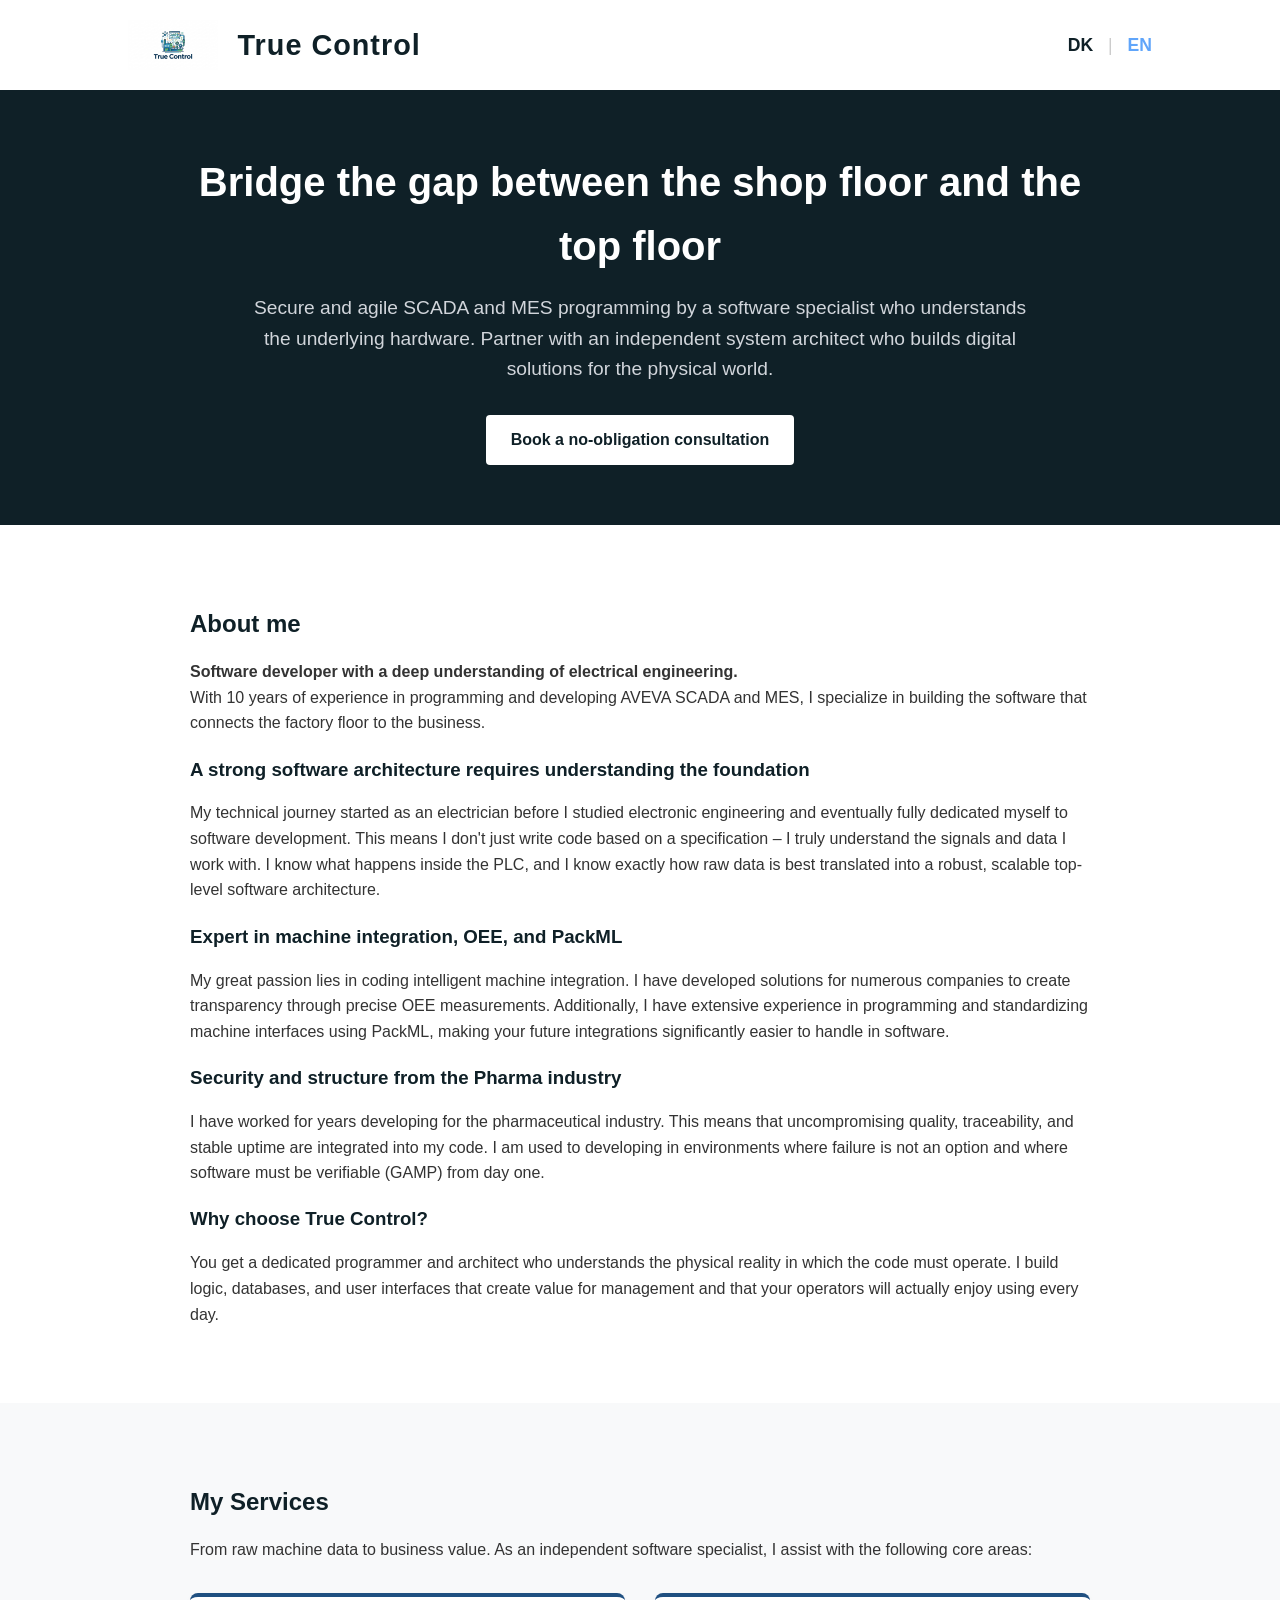
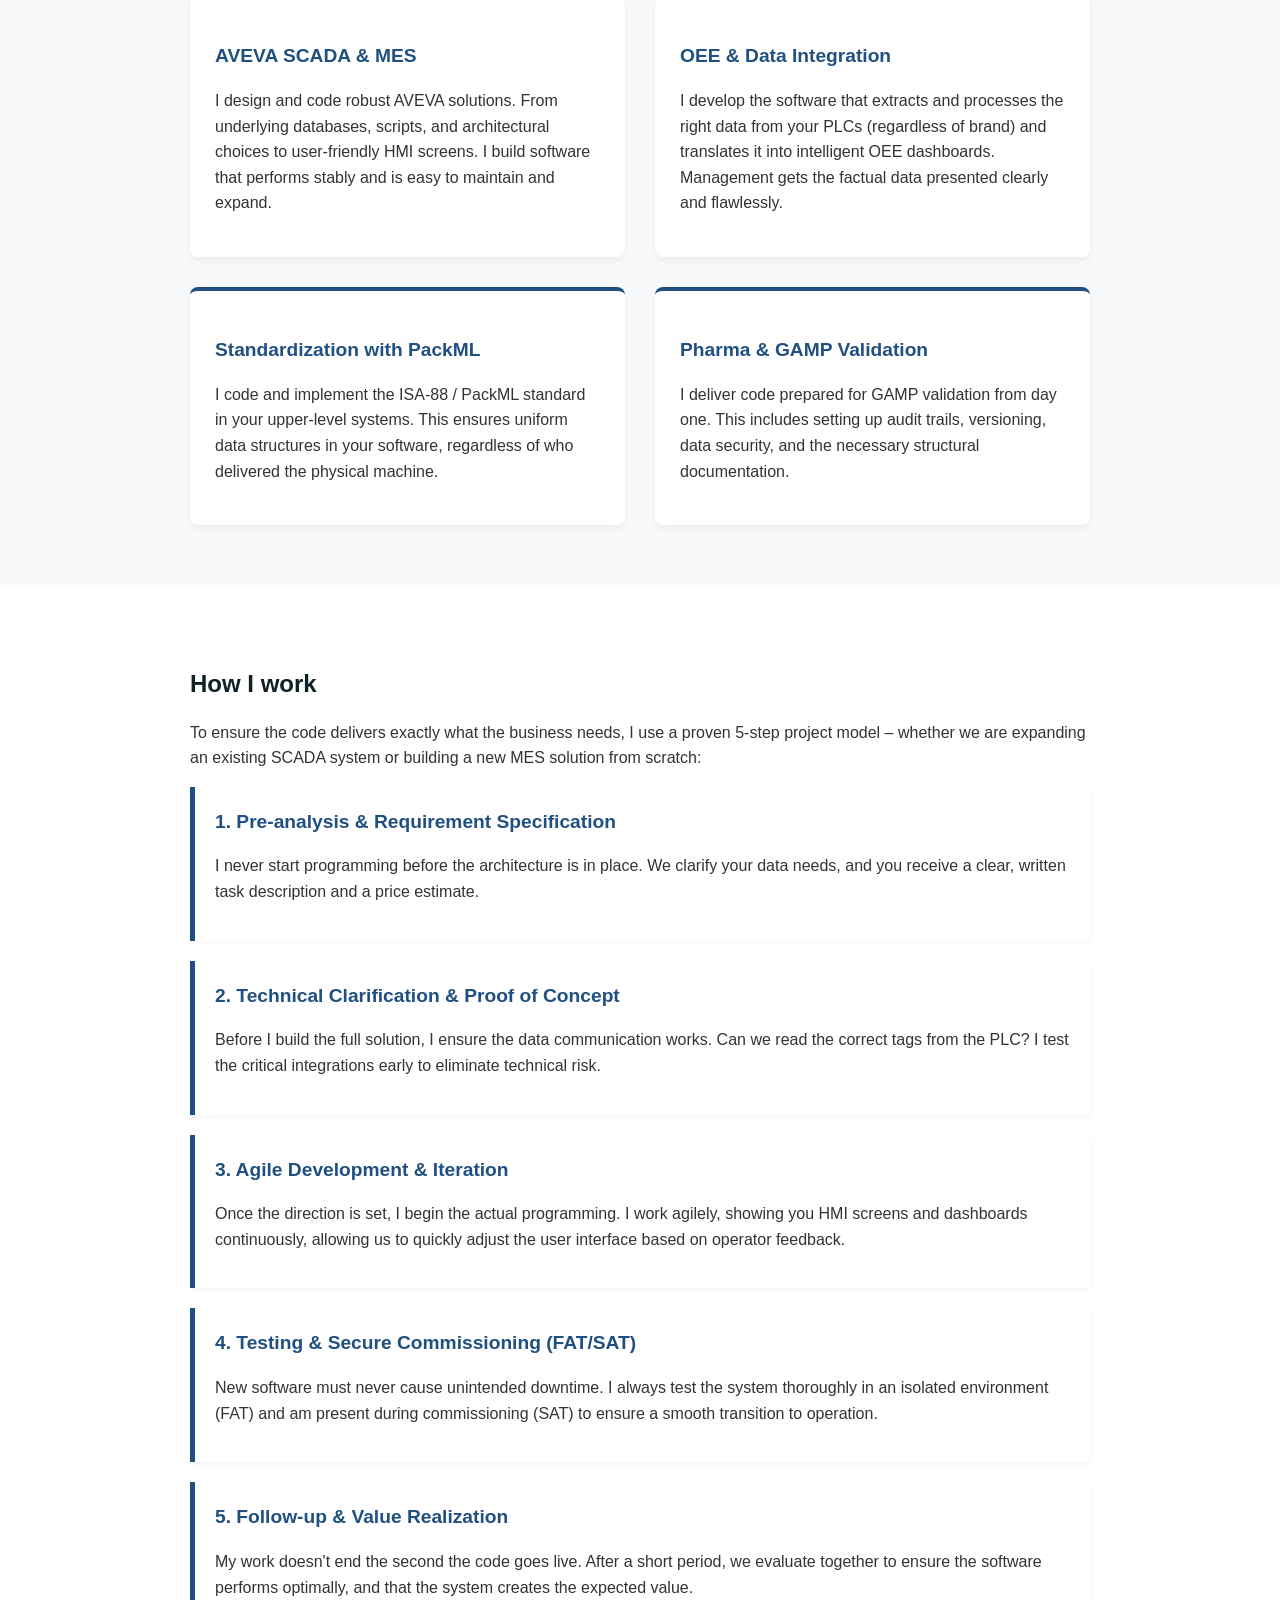
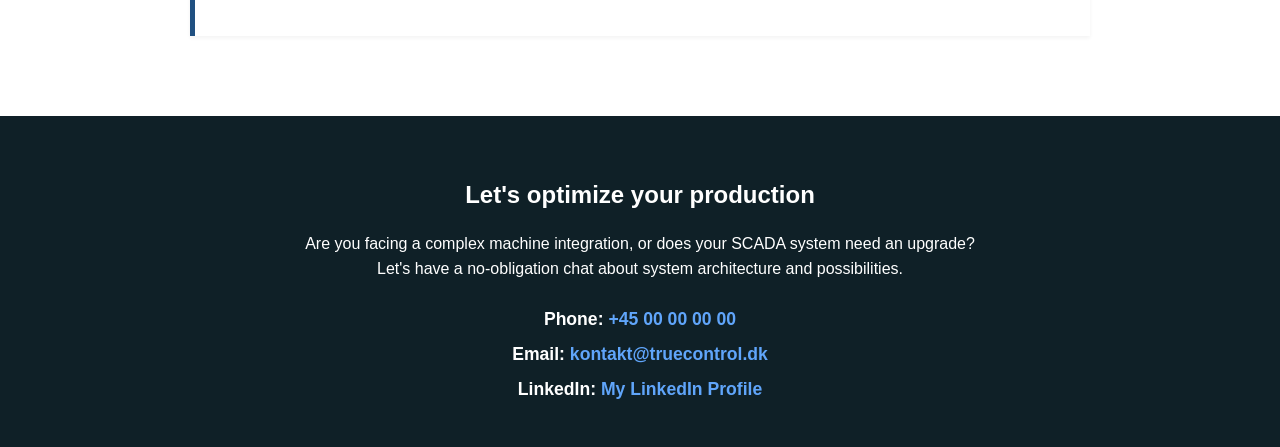
==== index_en.html @ 165ea269 "Enhance footer and header styles for better layout Added padding, text alignment, and responsive des" ====
<!DOCTYPE html>
<html lang="en">
<head>
    <meta charset="UTF-8">
    <meta name="viewport" content="width=device-width, initial-scale=1.0">
    <title>True Control | SCADA & MES Software Development</title>
    <style>
        /* Grundlæggende design og farver */
        :root {
            --navy-blue: #0f2027;
            --light-bg: #f8f9fa;
            --text-dark: #333333;
            --text-light: #ffffff;
            --accent-blue: #205081;
        }

        body {
            font-family: 'Segoe UI', Tahoma, Geneva, Verdana, sans-serif;
            line-height: 1.6;
            margin: 0;
            padding: 0;
            color: var(--text-dark);
            background-color: #ffffff;
        }

        h1, h2, h3 {
            color: var(--navy-blue);
            margin-bottom: 15px;
        }

        /* Header med logo, firmanavn og sprogvælger */
        header {
            display: flex;
            align-items: center;
            padding: 20px 10%;
            background-color: var(--text-light);
            box-shadow: 0 2px 5px rgba(0,0,0,0.05);
        }

        header img {
            height: 50px;
            margin-right: 20px;
        }

        header .company-name {
            font-size: 1.8rem;
            font-weight: bold;
            color: var(--navy-blue);
            letter-spacing: 1px;
        }

        /* Sprogvælger */
        .lang-switch {
            margin-left: auto;
            font-size: 1.1rem;
        }

        .lang-switch a {
            text-decoration: none;
            font-weight: bold;
        }
        
        /* På den engelske side er EN lyseblå og DK er mørk */
        .lang-dk { color: #0f2027; margin-right: 10px; transition: color 0.3s; }
        .lang-dk:hover { color: #60a5fa; }
        .lang-divider { color: #ccc; }
        .lang-en { color: #60a5fa; margin-left: 10px; }

        /* Navy blå Hero-boks */
        .hero {
            background-color: var(--navy-blue);
            color: var(--text-light);
            padding: 60px 10%;
            text-align: center;
        }

        .hero h1 {
            color: var(--text-light);
            font-size: 2.5rem;
            margin-top: 0;
        }

        .hero p {
            font-size: 1.2rem;
            max-width: 800px;
            margin: 0 auto 30px auto;
            color: #d1d5db;
        }

        .btn {
            display: inline-block;
            background-color: #ffffff;
            color: var(--navy-blue);
            padding: 12px 25px;
            text-decoration: none;
            font-weight: bold;
            border-radius: 4px;
            transition: background-color 0.3s ease;
        }

        .btn:hover {
            background-color: #e2e8f0;
        }

        /* Sektioner generelt */
        section {
            padding: 60px 10%;
        }

        section.bg-light {
            background-color: var(--light-bg);
        }

        .content-wrapper {
            max-width: 900px;
            margin: 0 auto;
        }

        /* Mine Ydelser Grid */
        .services-grid {
            display: grid;
            grid-template-columns: repeat(auto-fit, minmax(300px, 1fr));
            gap: 30px;
            margin-top: 30px;
        }

        .service-card {
            background: #ffffff;
            padding: 25px;
            border-radius: 8px;
            box-shadow: 0 4px 6px rgba(0,0,0,0.05);
            border-top: 4px solid var(--accent-blue);
        }

        .service-card h3 {
            font-size: 1.2rem;
            color: var(--accent-blue);
        }

        /* Arbejdsmetode liste */
        .method-list {
            list-style-type: none;
            padding: 0;
        }

        .method-list li {
            background: #ffffff;
            margin-bottom: 20px;
            padding: 20px;
            border-left: 5px solid var(--accent-blue);
            box-shadow: 0 2px 4px rgba(0,0,0,0.05);
        }

        .method-list h3 {
            margin-top: 0;
            color: var(--accent-blue);
            font-size: 1.2rem;
        }

        /* Footer / Kontakt */
        footer {
            background-color: var(--navy-blue);
            color: var(--text-light);
            padding: 40px 10%;
            text-align: center;
        }

        footer h2 {
            color: var(--text-light);
        }

        footer a {
            color: #60a5fa;
            text-decoration: none;
            font-weight: bold;
        }

        footer a:hover {
            text-decoration: underline;
        }

        .contact-info {
            font-size: 1.1rem;
            margin-top: 20px;
            line-height: 2;
        }

        /* Responsivt design til mobil */
        @media (max-width: 768px) {
            .hero h1 { font-size: 2rem; }
            header { flex-direction: column; text-align: center; }
            header img { margin-right: 0; margin-bottom: 10px; }
            .lang-switch { margin-left: 0; margin-top: 15px; }
            section { padding: 40px 5%; }
        }
    </style>
</head>
<body>

    <header>
        <img src="logo.png" alt="True Control Logo" onerror="this.style.display='none'">
        <div class="company-name">True Control</div>
        
        <div class="lang-switch">
            <a href="index.html" class="lang-dk">DK</a>
            <span class="lang-divider">|</span>
            <a href="index_en.html" class="lang-en">EN</a>
        </div>
    </header>

    <section class="hero">
        <div class="content-wrapper">
            <h1>Bridge the gap between the shop floor and the top floor</h1>
            <p>Secure and agile SCADA and MES programming by a software specialist who understands the underlying hardware. Partner with an independent system architect who builds digital solutions for the physical world.</p>
            <a href="#contact" class="btn">Book a no-obligation consultation</a>
        </div>
    </section>

    <section id="about-me">
        <div class="content-wrapper">
            <h2>About me</h2>
            <p><strong>Software developer with a deep understanding of electrical engineering.</strong><br>
            With 10 years of experience in programming and developing AVEVA SCADA and MES, I specialize in building the software that connects the factory floor to the business.</p>

            <h3>A strong software architecture requires understanding the foundation</h3>
            <p>My technical journey started as an electrician before I studied electronic engineering and eventually fully dedicated myself to software development. This means I don't just write code based on a specification – I truly understand the signals and data I work with. I know what happens inside the PLC, and I know exactly how raw data is best translated into a robust, scalable top-level software architecture.</p>

            <h3>Expert in machine integration, OEE, and PackML</h3>
            <p>My great passion lies in coding intelligent machine integration. I have developed solutions for numerous companies to create transparency through precise OEE measurements. Additionally, I have extensive experience in programming and standardizing machine interfaces using PackML, making your future integrations significantly easier to handle in software.</p>

            <h3>Security and structure from the Pharma industry</h3>
            <p>I have worked for years developing for the pharmaceutical industry. This means that uncompromising quality, traceability, and stable uptime are integrated into my code. I am used to developing in environments where failure is not an option and where software must be verifiable (GAMP) from day one.</p>

            <h3>Why choose True Control?</h3>
            <p>You get a dedicated programmer and architect who understands the physical reality in which the code must operate. I build logic, databases, and user interfaces that create value for management and that your operators will actually enjoy using every day.</p>
        </div>
    </section>

    <section id="services" class="bg-light">
        <div class="content-wrapper">
            <h2>My Services</h2>
            <p>From raw machine data to business value. As an independent software specialist, I assist with the following core areas:</p>
            
            <div class="services-grid">
                <div class="service-card">
                    <h3>AVEVA SCADA & MES</h3>
                    <p>I design and code robust AVEVA solutions. From underlying databases, scripts, and architectural choices to user-friendly HMI screens. I build software that performs stably and is easy to maintain and expand.</p>
                </div>
                <div class="service-card">
                    <h3>OEE & Data Integration</h3>
                    <p>I develop the software that extracts and processes the right data from your PLCs (regardless of brand) and translates it into intelligent OEE dashboards. Management gets the factual data presented clearly and flawlessly.</p>
                </div>
                <div class="service-card">
                    <h3>Standardization with PackML</h3>
                    <p>I code and implement the ISA-88 / PackML standard in your upper-level systems. This ensures uniform data structures in your software, regardless of who delivered the physical machine.</p>
                </div>
                <div class="service-card">
                    <h3>Pharma & GAMP Validation</h3>
                    <p>I deliver code prepared for GAMP validation from day one. This includes setting up audit trails, versioning, data security, and the necessary structural documentation.</p>
                </div>
            </div>
        </div>
    </section>

    <section id="method">
        <div class="content-wrapper">
            <h2>How I work</h2>
            <p>To ensure the code delivers exactly what the business needs, I use a proven 5-step project model – whether we are expanding an existing SCADA system or building a new MES solution from scratch:</p>

            <ul class="method-list">
                <li>
                    <h3>1. Pre-analysis & Requirement Specification</h3>
                    <p>I never start programming before the architecture is in place. We clarify your data needs, and you receive a clear, written task description and a price estimate.</p>
                </li>
                <li>
                    <h3>2. Technical Clarification & Proof of Concept</h3>
                    <p>Before I build the full solution, I ensure the data communication works. Can we read the correct tags from the PLC? I test the critical integrations early to eliminate technical risk.</p>
                </li>
                <li>
                    <h3>3. Agile Development & Iteration</h3>
                    <p>Once the direction is set, I begin the actual programming. I work agilely, showing you HMI screens and dashboards continuously, allowing us to quickly adjust the user interface based on operator feedback.</p>
                </li>
                <li>
                    <h3>4. Testing & Secure Commissioning (FAT/SAT)</h3>
                    <p>New software must never cause unintended downtime. I always test the system thoroughly in an isolated environment (FAT) and am present during commissioning (SAT) to ensure a smooth transition to operation.</p>
                </li>
                <li>
                    <h3>5. Follow-up & Value Realization</h3>
                    <p>My work doesn't end the second the code goes live. After a short period, we evaluate together to ensure the software performs optimally, and that the system creates the expected value.</p>
                </li>
            </ul>
        </div>
    </section>

    <footer id="contact">
        <div class="content-wrapper">
            <h2>Let's optimize your production</h2>
            <p>Are you facing a complex machine integration, or does your SCADA system need an upgrade?<br>Let's have a no-obligation chat about system architecture and possibilities.</p>
            
            <div class="contact-info">
                <strong>Phone:</strong> <a href="tel:+4500000000">+45 00 00 00 00</a><br>
                <strong>Email:</strong> <a href="mailto:kontakt@truecontrol.dk">kontakt@truecontrol.dk</a><br>
                <strong>LinkedIn:</strong> <a href="#" target="_blank">My LinkedIn Profile</a>
            </div>
        </div>
    </footer>

</body>
</html>
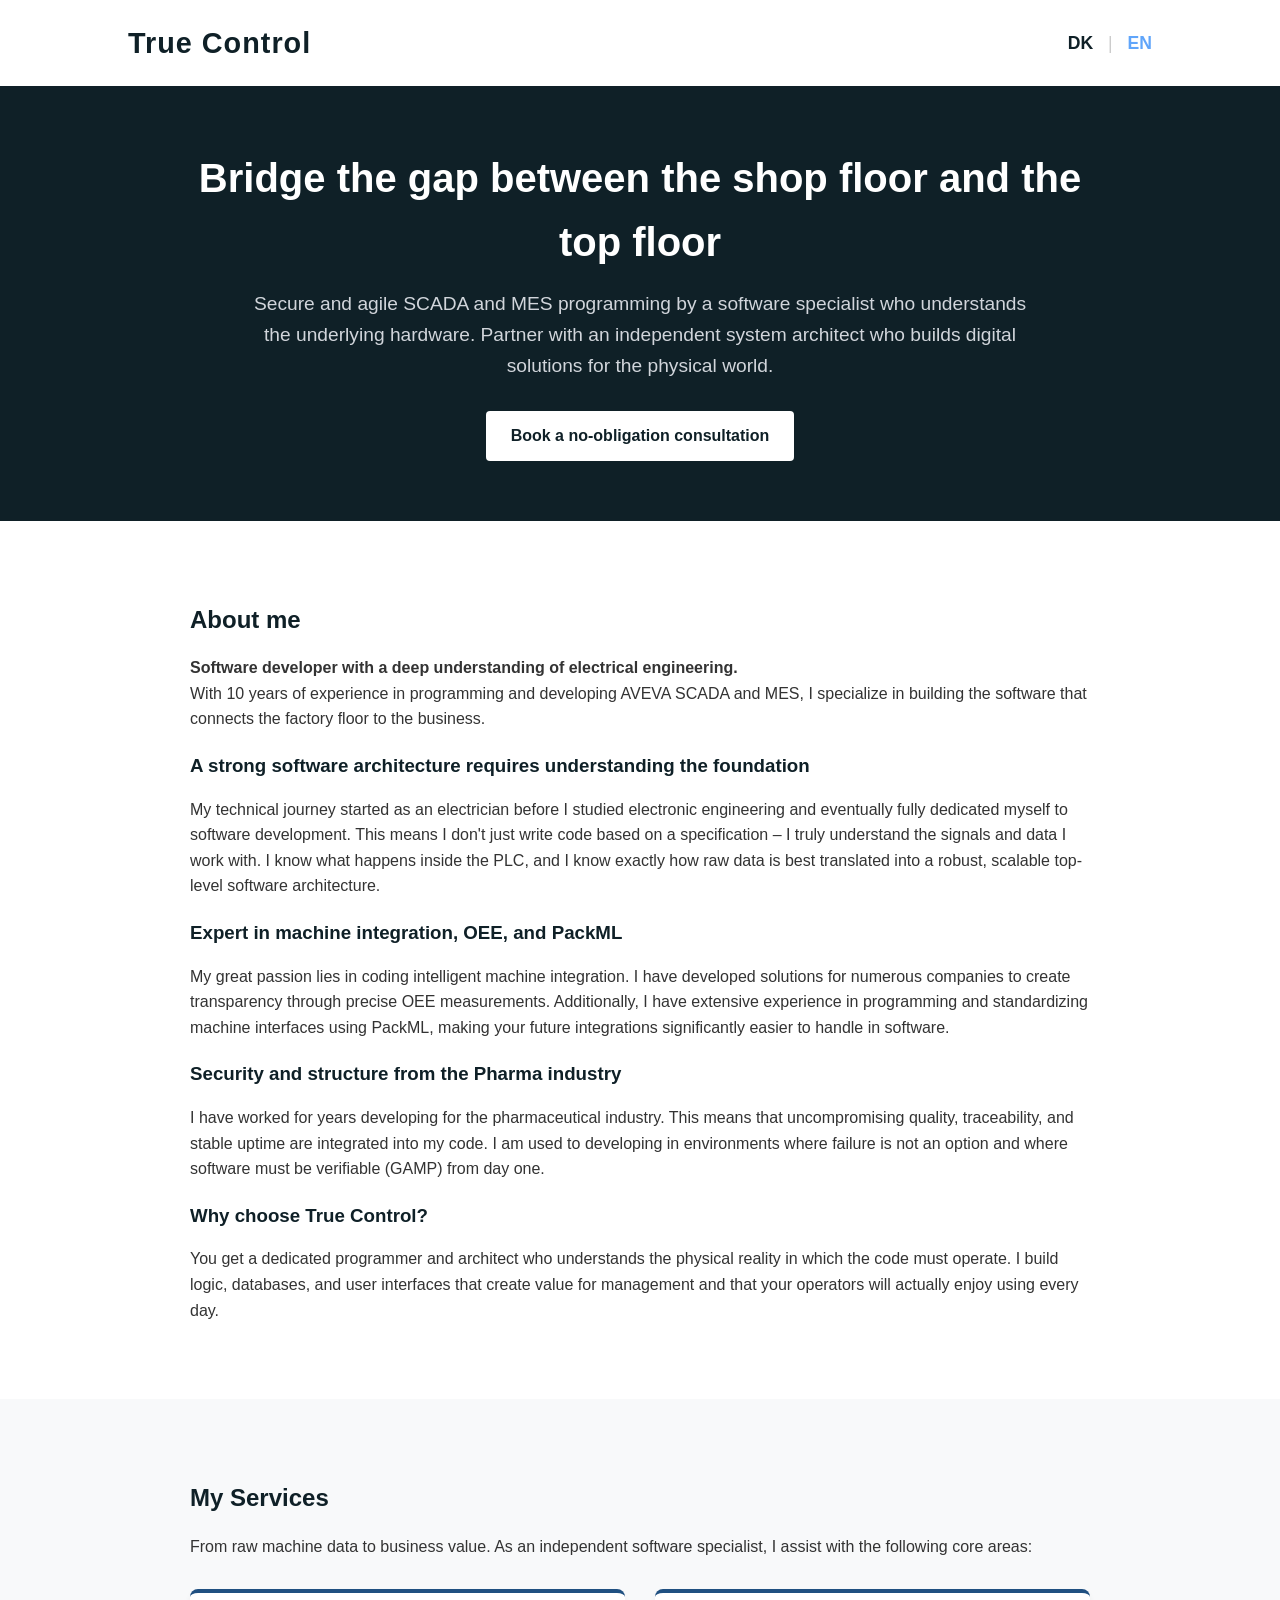
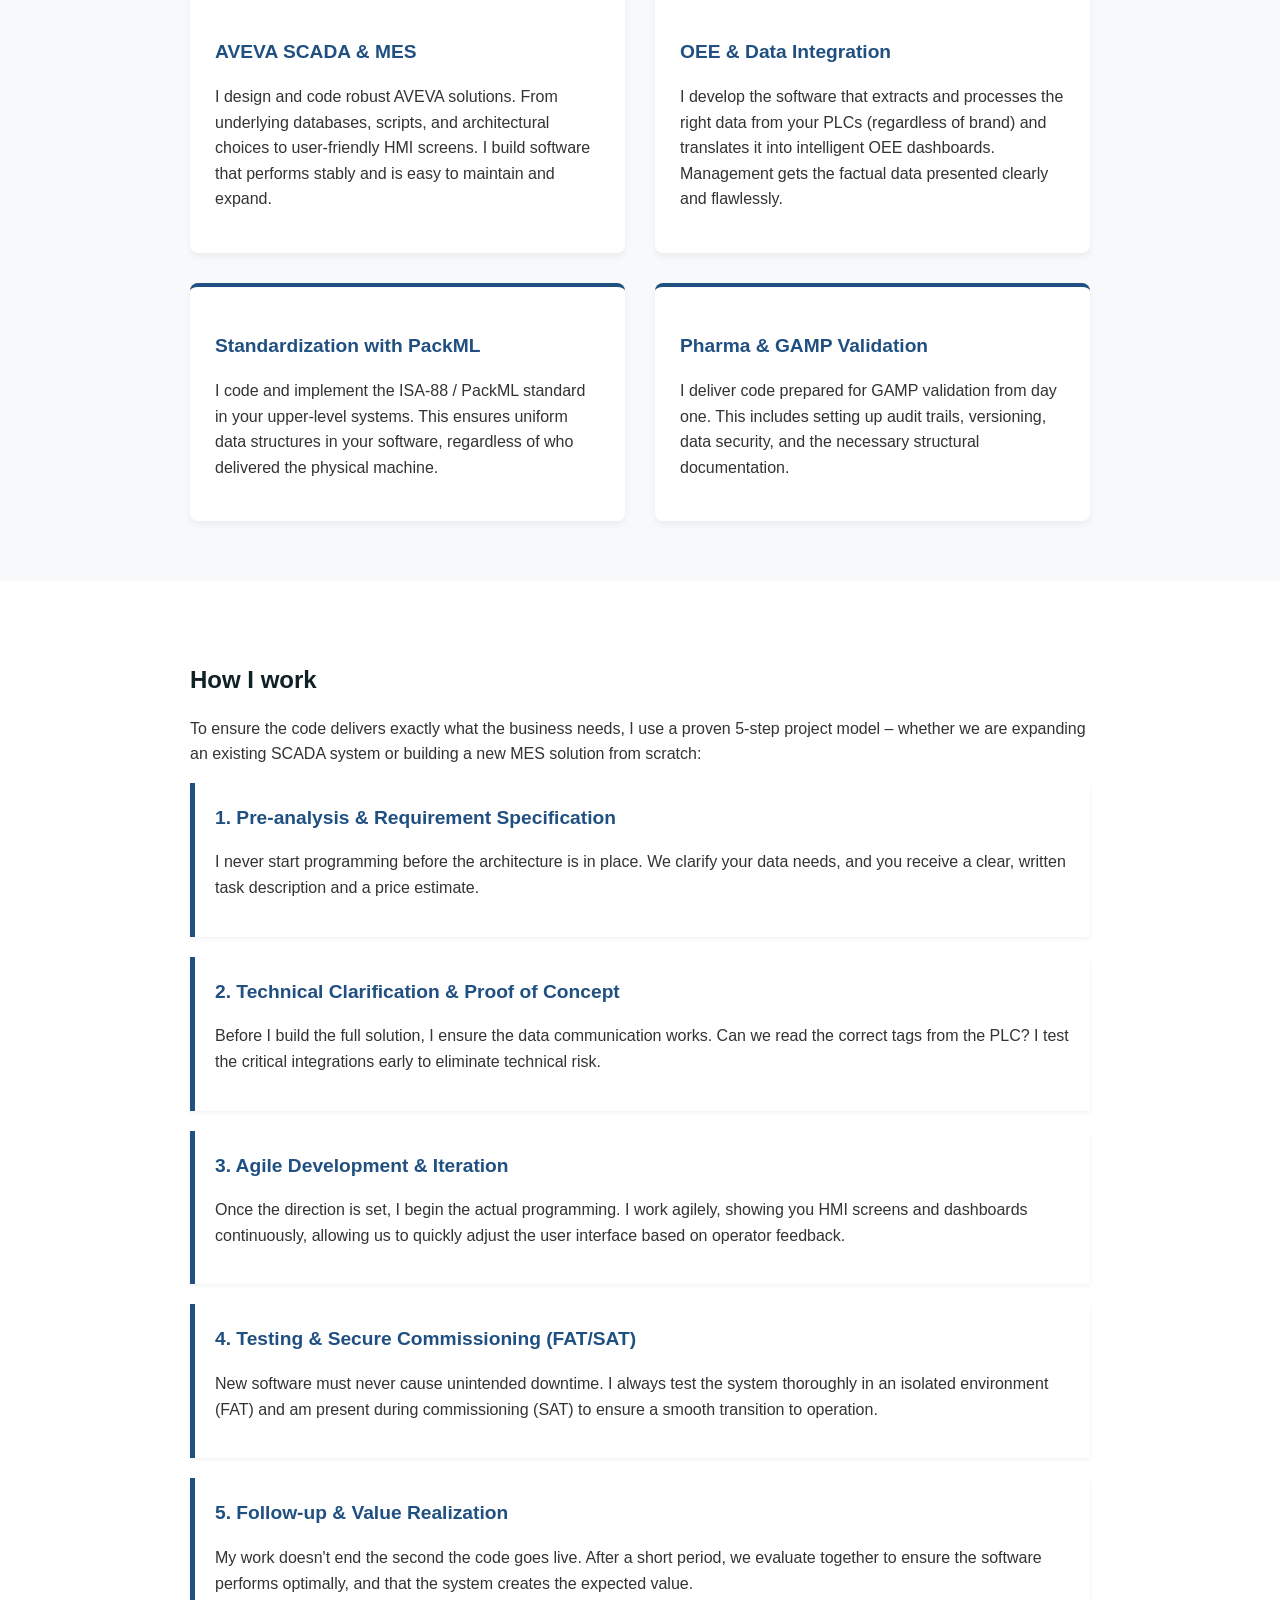
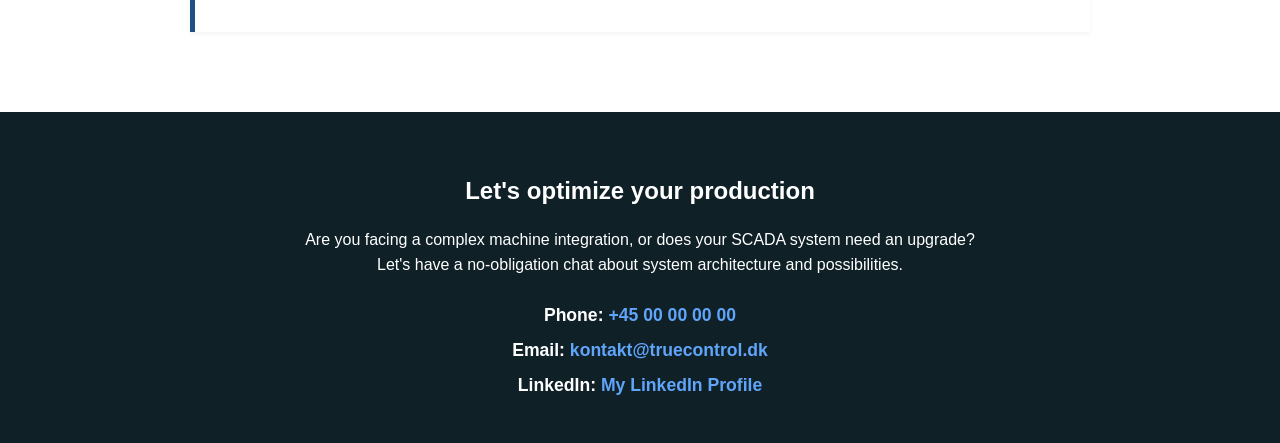
==== commit aa7de28b: "Replace logo image from PNG to SVG format" ====
--- a/index_en.html
+++ b/index_en.html
@@ -198,7 +198,7 @@
 <body>
 
     <header>
-        <img src="logo.png" alt="True Control Logo" onerror="this.style.display='none'">
+        <img src="logo.svg" alt="True Control Logo" onerror="this.style.display='none'">
         <div class="company-name">True Control</div>
         
         <div class="lang-switch">
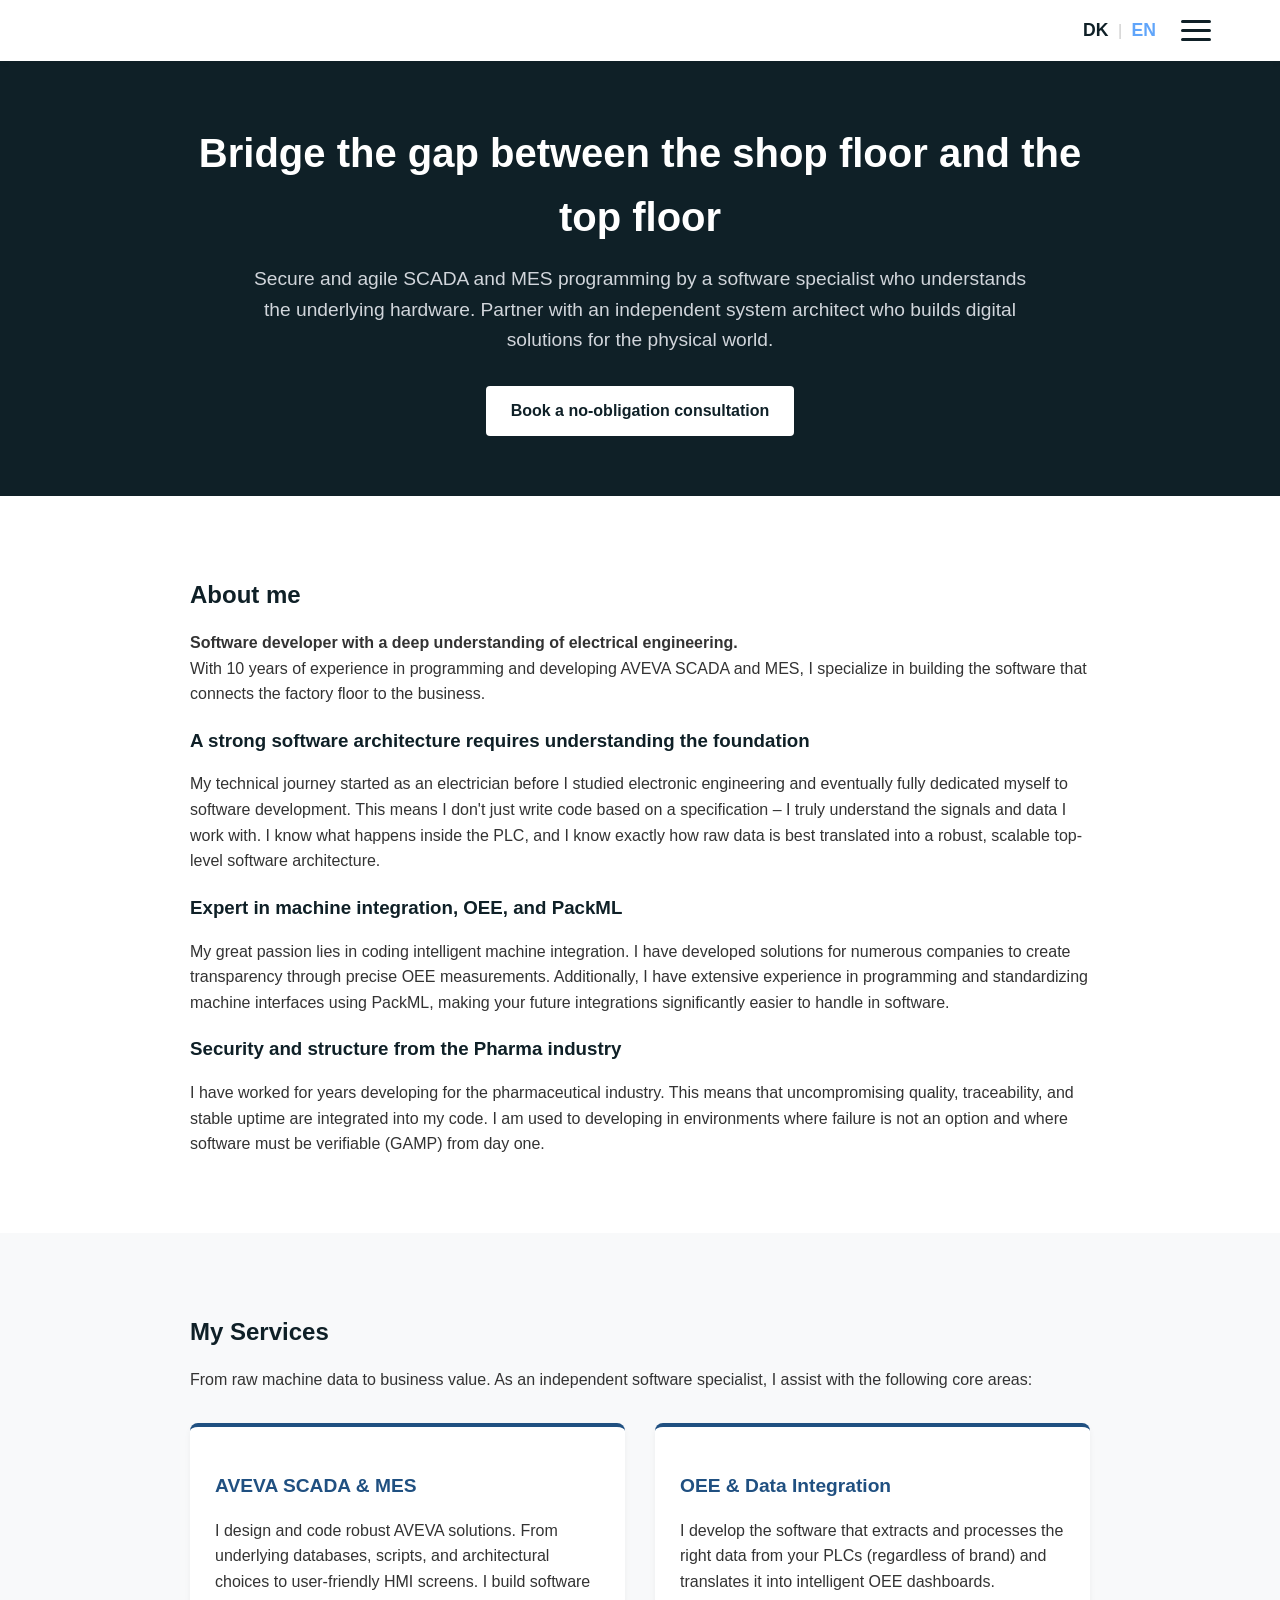
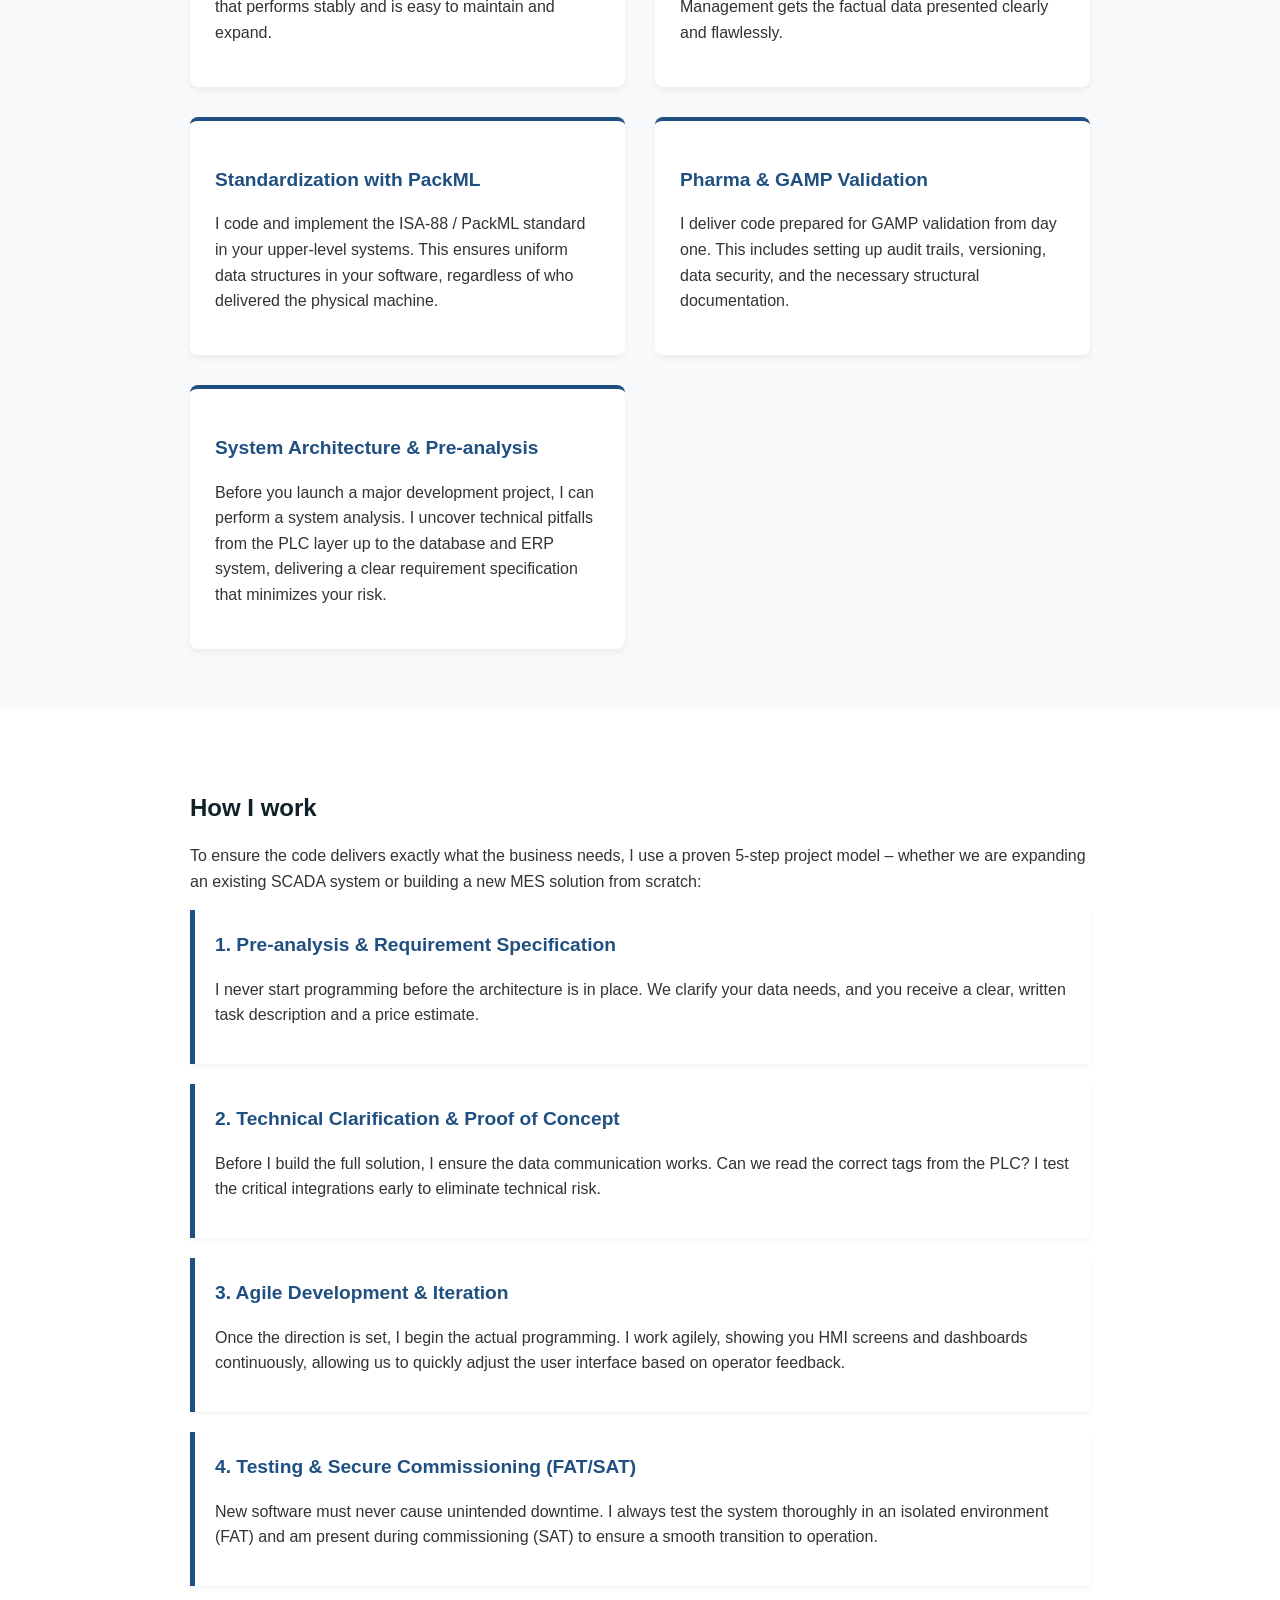
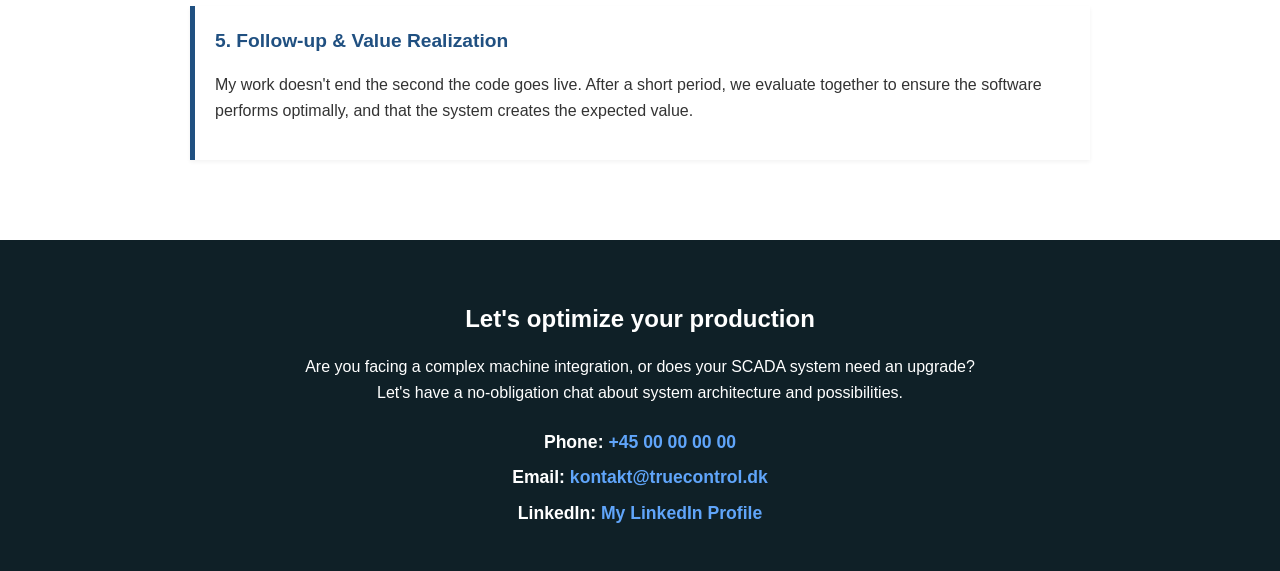
==== commit 525259f8: "Update styles and structure for header and menu" ====
--- a/index_en.html
+++ b/index_en.html
@@ -11,7 +11,8 @@
             --light-bg: #f8f9fa;
             --text-dark: #333333;
             --text-light: #ffffff;
-            --accent-blue: #205081;
+            --accent-blue: #60a5fa;
+            --accent-dark: #205081;
         }
 
         body {
@@ -21,6 +22,7 @@
             padding: 0;
             color: var(--text-dark);
             background-color: #ffffff;
+            overflow-x: hidden; /* Forhindrer scroll når menuen er ude */
         }
 
         h1, h2, h3 {
@@ -28,185 +30,209 @@
             margin-bottom: 15px;
         }
 
-        /* Header med logo, firmanavn og sprogvælger */
+        /* --- HEADER & NAVIGATION --- */
         header {
             display: flex;
             align-items: center;
-            padding: 20px 10%;
+            justify-content: space-between; /* Skubber logo til venstre, menu til højre */
+            padding: 15px 5%;
             background-color: var(--text-light);
             box-shadow: 0 2px 5px rgba(0,0,0,0.05);
-        }
-
-        header img {
-            height: 50px;
-            margin-right: 20px;
-        }
-
-        header .company-name {
-            font-size: 1.8rem;
+            position: relative;
+            z-index: 1000;
+        }
+
+        .header-right {
+            display: flex;
+            align-items: center;
+            gap: 20px;
+        }
+
+        /* Sprogvælger (Genbruger de samme klasser, men byttet om i HTML for at gøre EN blå) */
+        .lang-switch a { text-decoration: none; font-weight: bold; font-size: 1.1rem; }
+        .lang-dk { color: var(--accent-blue); } /* Aktiv farve */
+        .lang-divider { color: #ccc; margin: 0 5px; }
+        .lang-en { color: var(--navy-blue); transition: color 0.3s; } /* Inaktiv farve */
+        .lang-en:hover { color: var(--accent-blue); }
+
+        /* Hamburgermenu Ikon */
+        .hamburger {
+            background: none;
+            border: none;
+            cursor: pointer;
+            display: flex;
+            flex-direction: column;
+            gap: 6px;
+            padding: 5px;
+            z-index: 1001;
+        }
+        
+        .hamburger span {
+            display: block;
+            width: 30px;
+            height: 3px;
+            background-color: var(--navy-blue);
+            border-radius: 3px;
+            transition: 0.3s ease-in-out;
+        }
+
+        /* Hamburgermenu Animation til 'X' */
+        .hamburger.active span:nth-child(1) {
+            transform: translateY(9px) rotate(45deg);
+            background-color: var(--text-light); 
+        }
+        .hamburger.active span:nth-child(2) { opacity: 0; }
+        .hamburger.active span:nth-child(3) {
+            transform: translateY(-9px) rotate(-45deg);
+            background-color: var(--text-light);
+        }
+
+        /* Selve Slide-in Menuen */
+        .side-menu {
+            position: fixed;
+            top: 0;
+            right: -350px; 
+            width: 300px;
+            height: 100vh;
+            background-color: var(--navy-blue);
+            padding-top: 80px;
+            transition: 0.4s ease-in-out;
+            box-shadow: -5px 0 15px rgba(0,0,0,0.1);
+            z-index: 999;
+            overflow-y: auto;
+        }
+
+        .side-menu.active { right: 0; }
+
+        .menu-list {
+            list-style: none;
+            padding: 0;
+            margin: 0;
+        }
+
+        .menu-list li { border-bottom: 1px solid rgba(255,255,255,0.1); }
+
+        .menu-item {
+            display: flex;
+            justify-content: space-between;
+            align-items: center;
+            padding: 20px 30px;
+            color: var(--text-light);
+            text-decoration: none;
+            font-size: 1.2rem;
             font-weight: bold;
-            color: var(--navy-blue);
-            letter-spacing: 1px;
-        }
-
-        /* Sprogvælger */
-        .lang-switch {
-            margin-left: auto;
-            font-size: 1.1rem;
-        }
-
-        .lang-switch a {
+            transition: 0.3s;
+            cursor: pointer;
+        }
+
+        .menu-item:hover, .menu-item.open { background-color: rgba(255,255,255,0.05); color: var(--accent-blue); }
+
+        /* Undermenu (AI Optimering) */
+        .sub-menu {
+            list-style: none;
+            padding: 0;
+            margin: 0;
+            background-color: #0a151a; 
+            max-height: 0;
+            overflow: hidden;
+            transition: max-height 0.4s ease-out;
+        }
+
+        .sub-menu li { border-bottom: none; }
+        .sub-menu a {
+            display: block;
+            padding: 15px 30px 15px 50px;
+            color: #d1d5db;
             text-decoration: none;
-            font-weight: bold;
-        }
+            font-size: 1.05rem;
+            transition: 0.3s;
+        }
+        .sub-menu a:hover { color: var(--accent-blue); }
+
+        /* Mørkt overlay over resten af siden når menu er åben */
+        .overlay {
+            position: fixed;
+            top: 0;
+            left: 0;
+            width: 100%;
+            height: 100vh;
+            background: rgba(0,0,0,0.5);
+            opacity: 0;
+            visibility: hidden;
+            transition: 0.3s;
+            z-index: 998;
+        }
+        .overlay.active { opacity: 1; visibility: visible; }
+
+        /* --- HERO & Sektioner --- */
+        .hero { background-color: var(--navy-blue); color: var(--text-light); padding: 60px 10%; text-align: center; }
+        .hero h1 { color: var(--text-light); font-size: 2.5rem; margin-top: 0; }
+        .hero p { font-size: 1.2rem; max-width: 800px; margin: 0 auto 30px auto; color: #d1d5db; }
         
-        /* På den engelske side er EN lyseblå og DK er mørk */
-        .lang-dk { color: #0f2027; margin-right: 10px; transition: color 0.3s; }
-        .lang-dk:hover { color: #60a5fa; }
-        .lang-divider { color: #ccc; }
-        .lang-en { color: #60a5fa; margin-left: 10px; }
-
-        /* Navy blå Hero-boks */
-        .hero {
-            background-color: var(--navy-blue);
-            color: var(--text-light);
-            padding: 60px 10%;
-            text-align: center;
-        }
-
-        .hero h1 {
-            color: var(--text-light);
-            font-size: 2.5rem;
-            margin-top: 0;
-        }
-
-        .hero p {
-            font-size: 1.2rem;
-            max-width: 800px;
-            margin: 0 auto 30px auto;
-            color: #d1d5db;
-        }
-
-        .btn {
-            display: inline-block;
-            background-color: #ffffff;
-            color: var(--navy-blue);
-            padding: 12px 25px;
-            text-decoration: none;
-            font-weight: bold;
-            border-radius: 4px;
-            transition: background-color 0.3s ease;
-        }
-
-        .btn:hover {
-            background-color: #e2e8f0;
-        }
-
-        /* Sektioner generelt */
-        section {
-            padding: 60px 10%;
-        }
-
-        section.bg-light {
-            background-color: var(--light-bg);
-        }
-
-        .content-wrapper {
-            max-width: 900px;
-            margin: 0 auto;
-        }
+        .btn { display: inline-block; background-color: #ffffff; color: var(--navy-blue); padding: 12px 25px; text-decoration: none; font-weight: bold; border-radius: 4px; transition: 0.3s; }
+        .btn:hover { background-color: #e2e8f0; }
+
+        section { padding: 60px 10%; }
+        section.bg-light { background-color: var(--light-bg); }
+        .content-wrapper { max-width: 900px; margin: 0 auto; }
 
         /* Mine Ydelser Grid */
-        .services-grid {
-            display: grid;
-            grid-template-columns: repeat(auto-fit, minmax(300px, 1fr));
-            gap: 30px;
-            margin-top: 30px;
-        }
-
-        .service-card {
-            background: #ffffff;
-            padding: 25px;
-            border-radius: 8px;
-            box-shadow: 0 4px 6px rgba(0,0,0,0.05);
-            border-top: 4px solid var(--accent-blue);
-        }
-
-        .service-card h3 {
-            font-size: 1.2rem;
-            color: var(--accent-blue);
-        }
+        .services-grid { display: grid; grid-template-columns: repeat(auto-fit, minmax(300px, 1fr)); gap: 30px; margin-top: 30px; }
+        .service-card { background: #ffffff; padding: 25px; border-radius: 8px; box-shadow: 0 4px 6px rgba(0,0,0,0.05); border-top: 4px solid var(--accent-dark); }
+        .service-card h3 { font-size: 1.2rem; color: var(--accent-dark); }
 
         /* Arbejdsmetode liste */
-        .method-list {
-            list-style-type: none;
-            padding: 0;
-        }
-
-        .method-list li {
-            background: #ffffff;
-            margin-bottom: 20px;
-            padding: 20px;
-            border-left: 5px solid var(--accent-blue);
-            box-shadow: 0 2px 4px rgba(0,0,0,0.05);
-        }
-
-        .method-list h3 {
-            margin-top: 0;
-            color: var(--accent-blue);
-            font-size: 1.2rem;
-        }
-
-        /* Footer / Kontakt */
-        footer {
-            background-color: var(--navy-blue);
-            color: var(--text-light);
-            padding: 40px 10%;
-            text-align: center;
-        }
-
-        footer h2 {
-            color: var(--text-light);
-        }
-
-        footer a {
-            color: #60a5fa;
-            text-decoration: none;
-            font-weight: bold;
-        }
-
-        footer a:hover {
-            text-decoration: underline;
-        }
-
-        .contact-info {
-            font-size: 1.1rem;
-            margin-top: 20px;
-            line-height: 2;
-        }
-
-        /* Responsivt design til mobil */
-        @media (max-width: 768px) {
-            .hero h1 { font-size: 2rem; }
-            header { flex-direction: column; text-align: center; }
-            header img { margin-right: 0; margin-bottom: 10px; }
-            .lang-switch { margin-left: 0; margin-top: 15px; }
-            section { padding: 40px 5%; }
-        }
+        .method-list { list-style-type: none; padding: 0; }
+        .method-list li { background: #ffffff; margin-bottom: 20px; padding: 20px; border-left: 5px solid var(--accent-dark); box-shadow: 0 2px 4px rgba(0,0,0,0.05); }
+        .method-list h3 { margin-top: 0; color: var(--accent-dark); font-size: 1.2rem; }
+
+        footer { background-color: var(--navy-blue); color: var(--text-light); padding: 40px 10%; text-align: center; }
+        footer h2 { color: var(--text-light); }
+        footer a { color: var(--accent-blue); text-decoration: none; font-weight: bold; }
+        footer a:hover { text-decoration: underline; }
+        .contact-info { font-size: 1.1rem; margin-top: 20px; line-height: 2; }
     </style>
 </head>
 <body>
 
     <header>
-        <img src="logo.svg" alt="True Control Logo" onerror="this.style.display='none'">
-        <div class="company-name">True Control</div>
+        <a href="index_en.html" style="text-decoration: none; display: flex; align-items: center;">
+            <img src="logo.svg" alt="True Control Logo" style="height: 60px;" onerror="this.style.display='none'">
+        </a>
         
-        <div class="lang-switch">
-            <a href="index.html" class="lang-dk">DK</a>
-            <span class="lang-divider">|</span>
-            <a href="index_en.html" class="lang-en">EN</a>
+        <div class="header-right">
+            <div class="lang-switch">
+                <a href="index.html" class="lang-en">DK</a>
+                <span class="lang-divider">|</span>
+                <a href="index_en.html" class="lang-dk">EN</a>
+            </div>
+            
+            <button class="hamburger" id="hamburgerBtn" aria-label="Menu">
+                <span></span>
+                <span></span>
+                <span></span>
+            </button>
         </div>
     </header>
+
+    <nav class="side-menu" id="sideMenu">
+        <ul class="menu-list">
+            <li>
+                <div class="menu-item" id="expertiseToggle">
+                    Expertise <span class="arrow">▼</span>
+                </div>
+                <ul class="sub-menu" id="expertiseSub">
+                    <li><a href="#ai-optimering" class="nav-link">AI-driven optimization</a></li>
+                </ul>
+            </li>
+            <li><a href="#about-me" class="menu-item nav-link">About me</a></li>
+            <li><a href="#services" class="menu-item nav-link">My Services</a></li>
+            <li><a href="#method" class="menu-item nav-link">How I work</a></li>
+            <li><a href="#contact" class="menu-item nav-link">Contact</a></li>
+        </ul>
+    </nav>
+    
+    <div class="overlay" id="overlay"></div>
 
     <section class="hero">
         <div class="content-wrapper">
@@ -230,9 +256,6 @@
 
             <h3>Security and structure from the Pharma industry</h3>
             <p>I have worked for years developing for the pharmaceutical industry. This means that uncompromising quality, traceability, and stable uptime are integrated into my code. I am used to developing in environments where failure is not an option and where software must be verifiable (GAMP) from day one.</p>
-
-            <h3>Why choose True Control?</h3>
-            <p>You get a dedicated programmer and architect who understands the physical reality in which the code must operate. I build logic, databases, and user interfaces that create value for management and that your operators will actually enjoy using every day.</p>
         </div>
     </section>
 
@@ -257,6 +280,10 @@
                 <div class="service-card">
                     <h3>Pharma & GAMP Validation</h3>
                     <p>I deliver code prepared for GAMP validation from day one. This includes setting up audit trails, versioning, data security, and the necessary structural documentation.</p>
+                </div>
+                <div class="service-card">
+                    <h3>System Architecture & Pre-analysis</h3>
+                    <p>Before you launch a major development project, I can perform a system analysis. I uncover technical pitfalls from the PLC layer up to the database and ERP system, delivering a clear requirement specification that minimizes your risk.</p>
                 </div>
             </div>
         </div>
@@ -305,5 +332,43 @@
         </div>
     </footer>
 
+    <script>
+        const hamburgerBtn = document.getElementById('hamburgerBtn');
+        const sideMenu = document.getElementById('sideMenu');
+        const overlay = document.getElementById('overlay');
+        const expertiseToggle = document.getElementById('expertiseToggle');
+        const expertiseSub = document.getElementById('expertiseSub');
+        const navLinks = document.querySelectorAll('.nav-link');
+
+        // Funktion til at åbne/lukke selve sidemenuen
+        function toggleMenu() {
+            hamburgerBtn.classList.toggle('active');
+            sideMenu.classList.toggle('active');
+            overlay.classList.toggle('active');
+        }
+
+        hamburgerBtn.addEventListener('click', toggleMenu);
+        overlay.addEventListener('click', toggleMenu);
+
+        // Luk menuen når der klikkes på et almindeligt link
+        navLinks.forEach(link => {
+            link.addEventListener('click', toggleMenu);
+        });
+
+        // Håndtering af drop-down (Ekspertiser) i menuen
+        expertiseToggle.addEventListener('click', function() {
+            this.classList.toggle('open');
+            
+            // Tjekker om undermenuen er åben via maxHeight
+            if (expertiseSub.style.maxHeight) {
+                expertiseSub.style.maxHeight = null; // Lukker den
+                this.querySelector('.arrow').style.transform = 'rotate(0deg)';
+            } else {
+                expertiseSub.style.maxHeight = expertiseSub.scrollHeight + "px"; // Åbner den baseret på indholdets højde
+                this.querySelector('.arrow').style.transform = 'rotate(180deg)';
+                this.querySelector('.arrow').style.transition = '0.3s';
+            }
+        });
+    </script>
 </body>
 </html>
